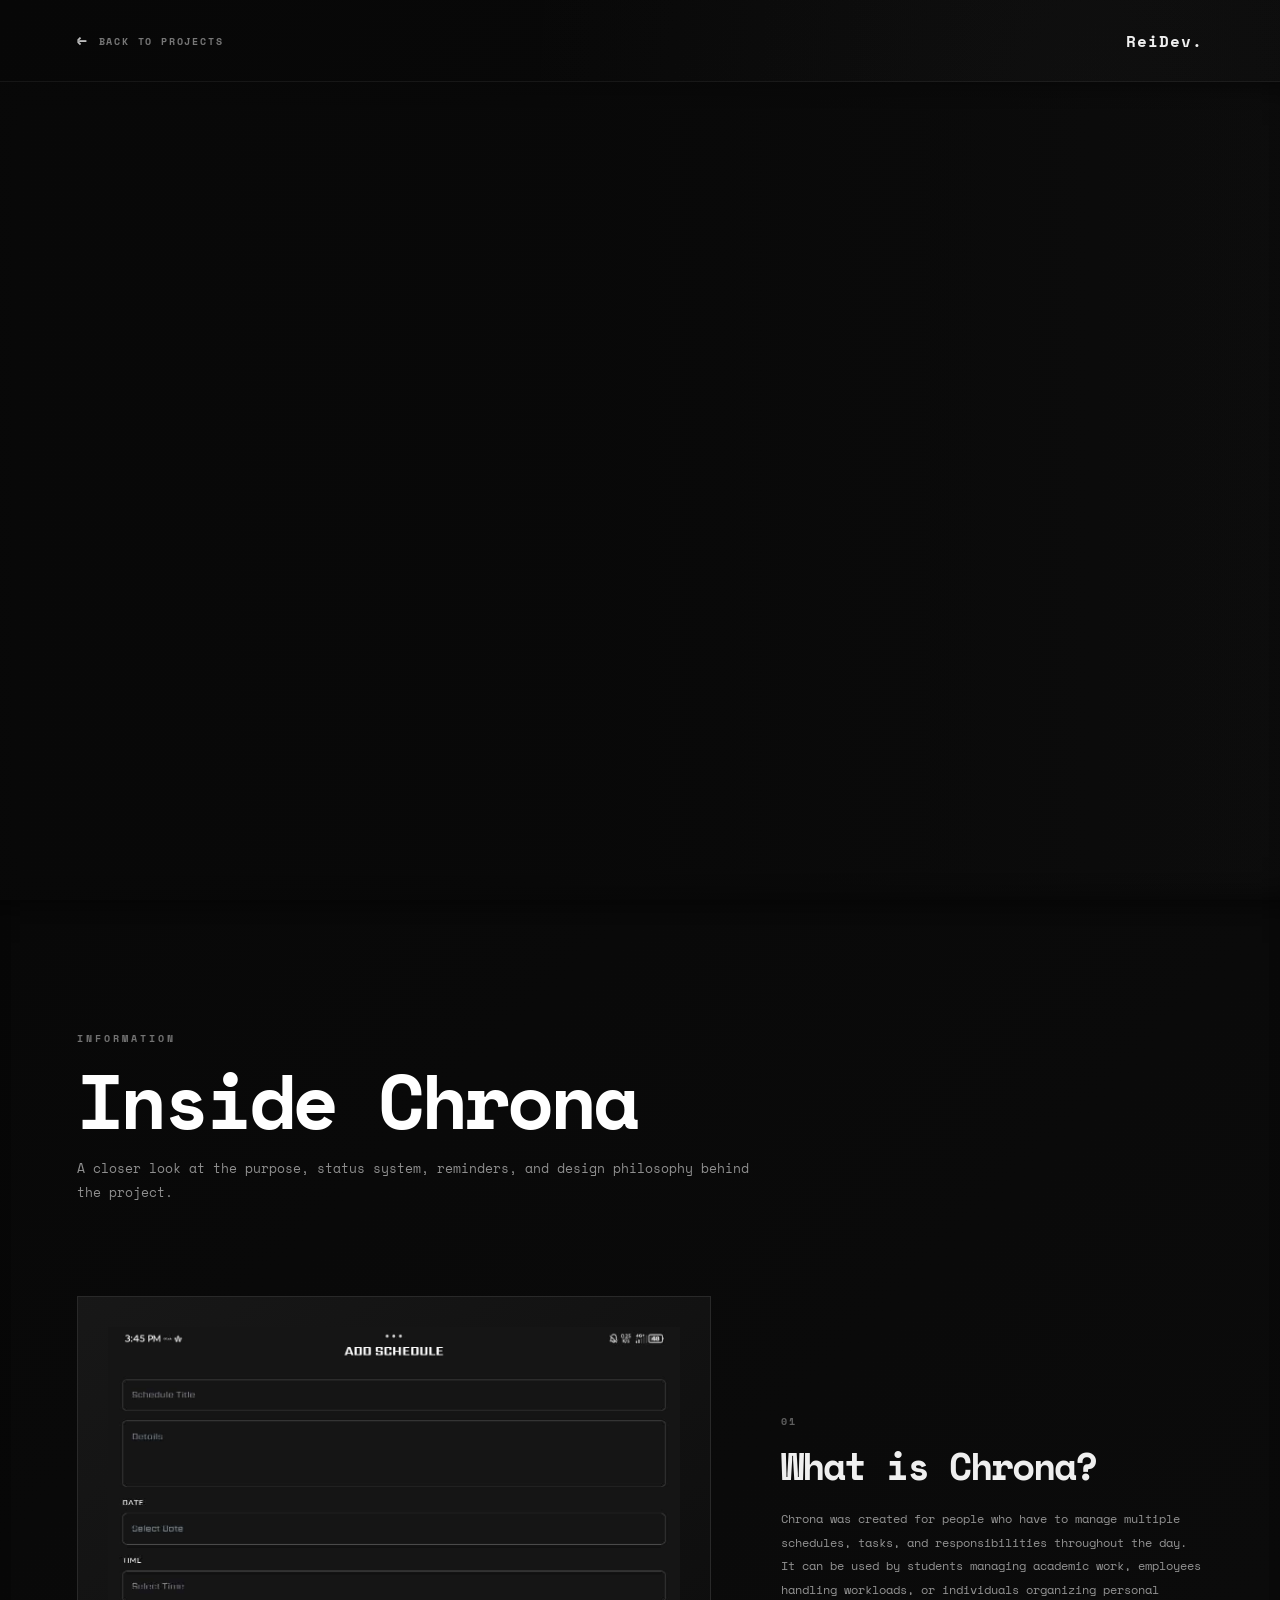
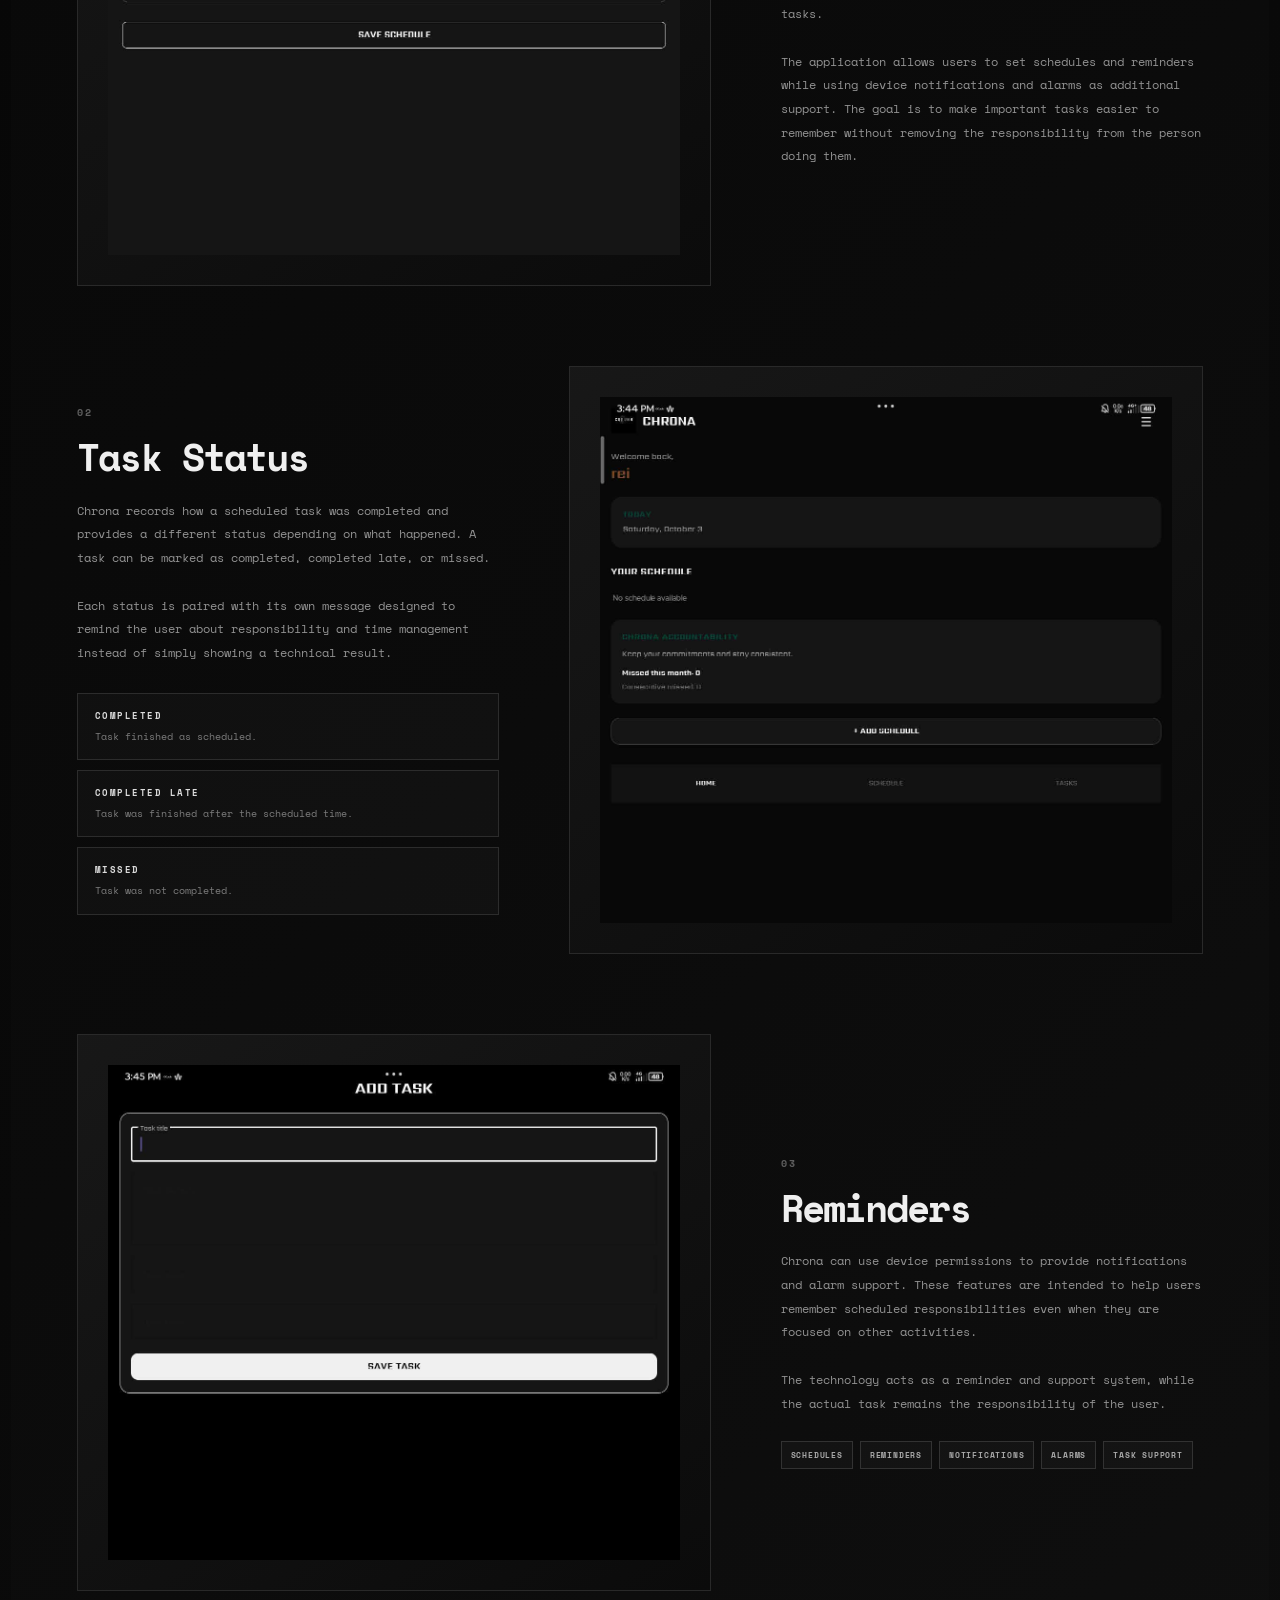
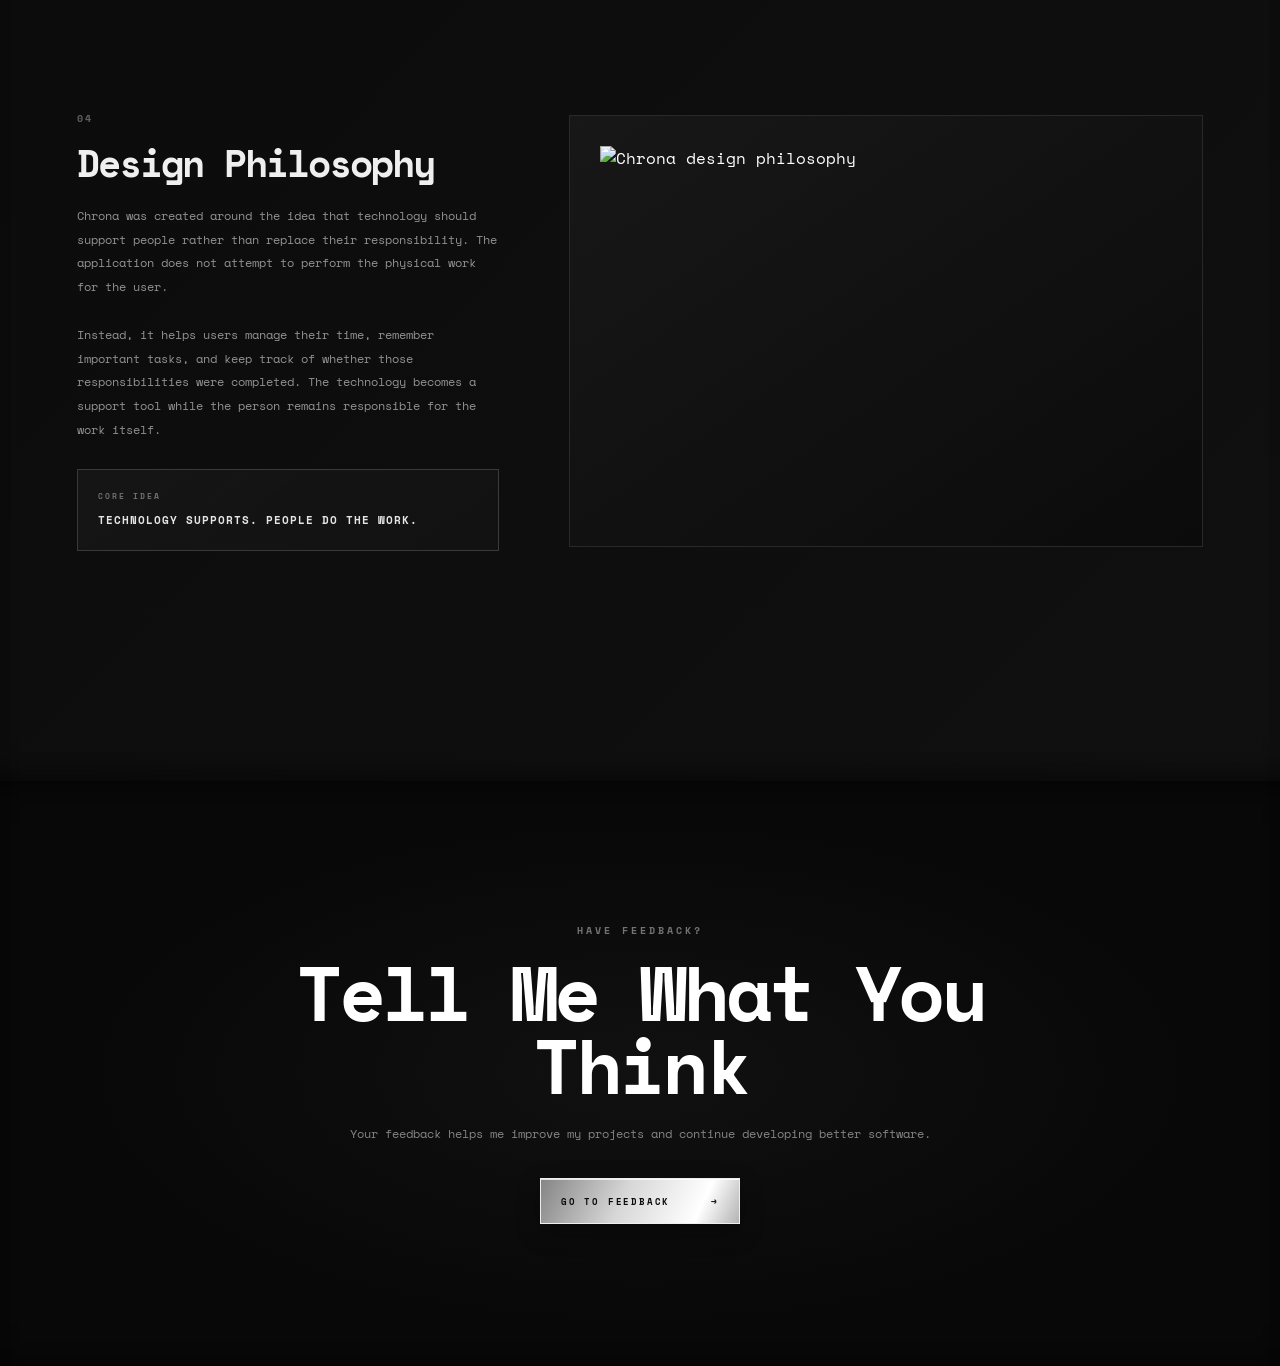
==== Chrona.html @ 116a0451 "Add files via upload" ====
<!DOCTYPE html>
<html lang="en">

<head>
    <meta charset="UTF-8">
    <meta name="viewport" content="width=device-width, initial-scale=1.0">

    <link rel="preconnect" href="https://fonts.googleapis.com">
    <link rel="preconnect" href="https://fonts.gstatic.com" crossorigin>

    <link href="https://fonts.googleapis.com/css2?family=Space+Mono:wght@400;700&display=swap" rel="stylesheet">

    <link rel="stylesheet" href="Chrona_style.css">

    <title>Chrona | ReiDev</title>
</head>

<body>

    <div class="chrona_page">

        <header class="chrona_header">

            <a href="projects.html" class="back_projects">
                <span class="back_arrow">←</span>
                <span>BACK TO PROJECTS</span>
            </a>

            <div class="chrona_brand">
                ReiDev.
            </div>

        </header>

        <main>

            <section class="chrona_hero">

                <div class="chrona_hero_content">

                    <p class="chrona_label">
                        MOBILE SOFTWARE PROJECT
                    </p>

                    <h1 class="chrona_title">
                        Chrona
                    </h1>

                    <p class="chrona_summary_label">
                        SUMMARY
                    </p>

                    <p class="chrona_summary">
                        Chrona is a productivity and scheduling tool created
                        for students, personal users, and employees who manage
                        heavy workloads and many schedules. It allows users
                        to set tasks, create reminders, and use device
                        notifications and alarms as additional support for
                        keeping track of responsibilities.
                    </p>

                    <a href="#information" class="see_more_button">
                        <span>SEE MORE</span>
                        <span class="see_more_arrow">↓</span>
                    </a>

                </div>

                <div class="chrona_hero_visual">

                    <img src="img_projects/chrona.png" alt="Chrona mobile application">

                </div>

            </section>

            <section class="chrona_information" id="information">

                <div class="information_heading">

                    <p class="chrona_label">
                        INFORMATION
                    </p>

                    <h2>
                        Inside Chrona
                    </h2>

                    <p>
                        A closer look at the purpose, status system,
                        reminders, and design philosophy behind the project.
                    </p>

                </div>

                <article class="info_block">

                    <div class="info_visual">

                        <img src="img_Chrona/Chrona (3).jpg" alt="Chrona scheduling interface">

                    </div>

                    <div class="info_content">

                        <span class="info_number">
                            01
                        </span>

                        <h3>
                            What is Chrona?
                        </h3>

                        <p>
                            Chrona was created for people who have to manage
                            multiple schedules, tasks, and responsibilities
                            throughout the day. It can be used by students
                            managing academic work, employees handling
                            workloads, or individuals organizing personal tasks.
                        </p>

                        <p>
                            The application allows users to set schedules and
                            reminders while using device notifications and
                            alarms as additional support. The goal is to make
                            important tasks easier to remember without removing
                            the responsibility from the person doing them.
                        </p>

                    </div>

                </article>

                <article class="info_block info_block_reverse">

                    <div class="info_visual">

                        <img src="img_Chrona/Chrona (2).jpg" alt="Chrona task status system">

                    </div>

                    <div class="info_content">

                        <span class="info_number">
                            02
                        </span>

                        <h3>
                            Task Status
                        </h3>

                        <p>
                            Chrona records how a scheduled task was completed
                            and provides a different status depending on what
                            happened. A task can be marked as completed,
                            completed late, or missed.
                        </p>

                        <p>
                            Each status is paired with its own message designed
                            to remind the user about responsibility and time
                            management instead of simply showing a technical
                            result.
                        </p>

                        <div class="status_grid">

                            <div class="status_item">
                                <span class="status_title">
                                    COMPLETED
                                </span>

                                <span class="status_description">
                                    Task finished as scheduled.
                                </span>
                            </div>

                            <div class="status_item">
                                <span class="status_title">
                                    COMPLETED LATE
                                </span>

                                <span class="status_description">
                                    Task was finished after the scheduled time.
                                </span>
                            </div>

                            <div class="status_item">
                                <span class="status_title">
                                    MISSED
                                </span>

                                <span class="status_description">
                                    Task was not completed.
                                </span>
                            </div>

                        </div>

                    </div>

                </article>

                <article class="info_block">

                    <div class="info_visual">

                        <img src="img_Chrona/Chrona (4).jpg" alt="Chrona reminders and notifications">

                    </div>

                    <div class="info_content">

                        <span class="info_number">
                            03
                        </span>

                        <h3>
                            Reminders
                        </h3>

                        <p>
                            Chrona can use device permissions to provide
                            notifications and alarm support. These features
                            are intended to help users remember scheduled
                            responsibilities even when they are focused on
                            other activities.
                        </p>

                        <p>
                            The technology acts as a reminder and support
                            system, while the actual task remains the
                            responsibility of the user.
                        </p>

                        <div class="info_tags">

                            <span>SCHEDULES</span>
                            <span>REMINDERS</span>
                            <span>NOTIFICATIONS</span>
                            <span>ALARMS</span>
                            <span>TASK SUPPORT</span>

                        </div>

                    </div>

                </article>

                <article class="info_block info_block_reverse">

                    <div class="info_visual">

                        <img src="img_projects/chrona.png" alt="Chrona design philosophy">

                    </div>

                    <div class="info_content">

                        <span class="info_number">
                            04
                        </span>

                        <h3>
                            Design Philosophy
                        </h3>

                        <p>
                            Chrona was created around the idea that technology
                            should support people rather than replace their
                            responsibility. The application does not attempt
                            to perform the physical work for the user.
                        </p>

                        <p>
                            Instead, it helps users manage their time,
                            remember important tasks, and keep track of
                            whether those responsibilities were completed.
                            The technology becomes a support tool while the
                            person remains responsible for the work itself.
                        </p>

                        <div class="philosophy_box">

                            <span class="philosophy_label">
                                CORE IDEA
                            </span>

                            <strong>
                                TECHNOLOGY SUPPORTS.
                                PEOPLE DO THE WORK.
                            </strong>

                        </div>

                    </div>

                </article>

            </section>

            <section class="chrona_footer">

                <div class="chrona_footer_content">

                    <p class="chrona_label">
                        HAVE FEEDBACK?
                    </p>

                    <h2>
                        Tell Me What You Think
                    </h2>

                    <p>
                        Your feedback helps me improve my projects
                        and continue developing better software.
                    </p>

                    <a href="index.html#feedback" class="feedback_button">
                        <span>GO TO FEEDBACK</span>
                        <span>→</span>
                    </a>

                </div>

            </section>

        </main>

    </div>

    <script src="Chrona.js"></script>

</body>

</html>
---- Chrona_style.css ----
* {
    margin: 0;
    padding: 0;
    box-sizing: border-box;
}

:root {
    --bg-main: #080808;
    --bg-soft: #0c0c0c;
    --bg-card: #111111;
    --border: #292929;
    --text-main: #ffffff;
    --text-light: #c7c7c7;
    --text-muted: #737373;
}

html {
    scroll-behavior: smooth;
}

body {
    min-height: 100vh;
    background: var(--bg-main);
    color: var(--text-main);
    font-family: "Space Mono", monospace;
    overflow-x: hidden;
}

a {
    color: inherit;
    text-decoration: none;
}

.chrona_page {
    min-height: 100vh;
    background:
        radial-gradient(ellipse 70% 80% at 85% 10%,
            rgba(180, 180, 180, 0.045),
            transparent 65%),
        linear-gradient(135deg,
            #070707 0%,
            #0b0b0b 50%,
            #080808 100%);
}

.chrona_header {
    width: 100%;
    height: 82px;
    padding: 0 6%;
    display: flex;
    align-items: center;
    justify-content: space-between;
    border-bottom: 1px solid rgba(255, 255, 255, 0.06);
}

.back_projects {
    display: inline-flex;
    align-items: center;
    gap: 10px;
    color: #777777;
    font-size: 0.65rem;
    font-weight: 700;
    letter-spacing: 1.8px;
    transition:
        color 0.25s ease,
        transform 0.25s ease;
}

.back_projects:hover {
    color: #eeeeee;
    transform: translateX(-4px);
}

.back_arrow {
    color: #bdbdbd;
    font-size: 1rem;
}

.chrona_brand {
    color: #eeeeee;
    font-size: 1rem;
    font-weight: 700;
    letter-spacing: 1px;
}

.chrona_hero,
.chrona_information,
.chrona_footer {
    position: relative;
    box-shadow:
        inset 0 32px 40px -38px rgba(0, 0, 0, 0.95),
        inset 0 -32px 40px -38px rgba(0, 0, 0, 0.95);
}

.chrona_hero {
    min-height: calc(100vh - 82px);
    padding: 90px 8%;
    display: grid;
    grid-template-columns: 1fr 1fr;
    align-items: center;
    gap: 50px;
    overflow: hidden;
    background:
        linear-gradient(90deg,
            #080808 0%,
            #090909 42%,
            #0d0d0d 100%);
}

.chrona_hero::before {
    content: "";
    position: absolute;
    inset: 0;
    background:
        linear-gradient(90deg,
            rgba(8, 8, 8, 0.95) 0%,
            rgba(8, 8, 8, 0.7) 42%,
            rgba(8, 8, 8, 0.1) 100%);
    pointer-events: none;
}

.chrona_hero_content {
    position: relative;
    z-index: 3;
    max-width: 650px;
}

.chrona_label {
    margin-bottom: 18px;
    color: #737373;
    font-size: 0.65rem;
    font-weight: 700;
    letter-spacing: 3px;
}

.chrona_title {
    margin-bottom: 38px;
    color: #ffffff;
    font-size: clamp(4rem, 10vw, 8.5rem);
    line-height: 0.85;
    letter-spacing: -6px;
}

.chrona_summary_label {
    margin-bottom: 10px;
    color: #8b8b8b;
    font-size: 0.58rem;
    font-weight: 700;
    letter-spacing: 2px;
}

.chrona_summary {
    max-width: 600px;
    color: #a0a0a0;
    font-size: 0.78rem;
    line-height: 1.95;
}

.see_more_button {
    width: fit-content;
    min-width: 165px;
    height: 46px;
    margin-top: 34px;
    padding: 0 19px;
    display: inline-flex;
    align-items: center;
    justify-content: space-between;
    gap: 30px;
    color: #0a0a0a;
    background:
        linear-gradient(115deg,
            #858585 0%,
            #d7d7d7 20%,
            #ffffff 38%,
            #a4a4a4 50%,
            #f5f5f5 65%,
            #858585 82%,
            #dddddd 100%);
    background-size: 220% 100%;
    background-position: 0% 50%;
    border: 1px solid #eeeeee;
    box-shadow:
        0 8px 24px rgba(0, 0, 0, 0.28),
        inset 0 1px 0 rgba(255, 255, 255, 0.8);
    font-size: 0.57rem;
    font-weight: 700;
    letter-spacing: 1.8px;
    transition:
        transform 0.3s ease,
        box-shadow 0.3s ease,
        background-position 0.5s ease;
}

.see_more_button:hover {
    transform: translateY(-3px);
    background-position: 100% 50%;
    box-shadow:
        0 12px 30px rgba(0, 0, 0, 0.38),
        inset 0 1px 0 rgba(255, 255, 255, 0.95);
}

.see_more_arrow {
    font-size: 1rem;
}

.chrona_hero_visual {
    position: relative;
    z-index: 2;
    min-height: 480px;
    display: flex;
    align-items: center;
    justify-content: center;
}

.chrona_hero_visual::before {
    content: "";
    position: absolute;
    width: 80%;
    height: 80%;
    background:
        radial-gradient(circle,
            rgba(180, 180, 180, 0.08),
            transparent 68%);
    filter: blur(20px);
}

.chrona_hero_visual img {
    position: relative;
    width: min(100%, 560px);
    max-height: 520px;
    object-fit: contain;
    opacity: 0.82;
    transform: scale(1.02);
    transition:
        transform 0.8s cubic-bezier(0.22, 1, 0.36, 1),
        opacity 0.4s ease;
}

.chrona_hero_visual:hover img {
    transform: scale(1.06);
    opacity: 0.96;
}

.chrona_information {
    width: 100%;
    margin: 0;
    padding: 130px max(6%, calc((100vw - 1180px) / 2)) 110px;
    background:
        linear-gradient(135deg,
            #080808 0%,
            #0b0b0b 45%,
            #101010 100%);
}

.information_heading {
    max-width: 800px;
    margin-bottom: 90px;
}

.information_heading h2 {
    margin-bottom: 20px;
    color: #ffffff;
    font-size: clamp(2.8rem, 6vw, 5.5rem);
    line-height: 0.95;
    letter-spacing: -4px;
}

.information_heading>p:last-child {
    max-width: 680px;
    color: #8f8f8f;
    font-size: 0.8rem;
    line-height: 1.9;
}

.info_block {
    min-height: 520px;
    margin-bottom: 80px;
    display: grid;
    grid-template-columns: 1.2fr 0.8fr;
    align-items: center;
    gap: 70px;
}

.info_block_reverse {
    grid-template-columns: 0.8fr 1.2fr;
}

.info_block_reverse .info_visual {
    order: 2;
}

.info_block_reverse .info_content {
    order: 1;
}

.info_visual {
    position: relative;
    min-height: 430px;
    display: flex;
    align-items: center;
    justify-content: center;
    overflow: hidden;
    background:
        linear-gradient(145deg,
            rgba(24, 24, 24, 0.96),
            rgba(11, 11, 11, 0.98));
    border: 1px solid #292929;
}

.info_visual img {
    width: 100%;
    height: 100%;
    min-height: 430px;
    object-fit: contain;
    padding: 30px;
    opacity: 1;
    transition:
        transform 0.7s cubic-bezier(0.22, 1, 0.36, 1);
}

.info_visual:hover img {
    transform: scale(1.04);
}

.info_content {
    max-width: 560px;
}

.info_number {
    display: block;
    margin-bottom: 18px;
    color: #5f5f5f;
    font-size: 0.62rem;
    font-weight: 700;
    letter-spacing: 2px;
}

.info_content h3 {
    margin-bottom: 22px;
    color: #efefef;
    font-size: clamp(1.8rem, 3vw, 3rem);
    line-height: 1;
    letter-spacing: -2px;
}

.info_content p {
    color: #929292;
    font-size: 0.76rem;
    line-height: 1.95;
}

.info_content p+p {
    margin-top: 24px;
}

.info_tags {
    margin-top: 25px;
    display: flex;
    flex-wrap: wrap;
    gap: 7px;
}

.info_tags span {
    padding: 7px 9px;
    color: #a9a9a9;
    background: rgba(255, 255, 255, 0.025);
    border: 1px solid rgba(255, 255, 255, 0.13);
    font-size: 0.52rem;
    font-weight: 700;
    letter-spacing: 0.8px;
}

.status_grid {
    margin-top: 28px;
    display: grid;
    gap: 10px;
}

.status_item {
    padding: 15px 17px;
    background: rgba(255, 255, 255, 0.025);
    border: 1px solid #2c2c2c;
}

.status_title {
    display: block;
    margin-bottom: 6px;
    color: #dcdcdc;
    font-size: 0.56rem;
    font-weight: 700;
    letter-spacing: 1.5px;
}

.status_description {
    display: block;
    color: #7d7d7d;
    font-size: 0.6rem;
    line-height: 1.7;
}

.philosophy_box {
    margin-top: 28px;
    padding: 20px;
    border: 1px solid #3a3a3a;
    background:
        linear-gradient(145deg,
            rgba(255, 255, 255, 0.035),
            rgba(255, 255, 255, 0.015));
}

.philosophy_label {
    display: block;
    margin-bottom: 9px;
    color: #707070;
    font-size: 0.5rem;
    font-weight: 700;
    letter-spacing: 2px;
}

.philosophy_box strong {
    display: block;
    color: #e5e5e5;
    font-size: 0.68rem;
    line-height: 1.7;
    letter-spacing: 1px;
}

.chrona_footer {
    min-height: 65vh;
    padding: 110px 8%;
    display: flex;
    align-items: center;
    justify-content: center;
    text-align: center;
    background:
        radial-gradient(ellipse at center,
            rgba(180, 180, 180, 0.05),
            transparent 62%),
        #080808;
}

.chrona_footer_content {
    max-width: 700px;
}

.chrona_footer_content h2 {
    margin-bottom: 20px;
    color: #ffffff;
    font-size: clamp(2.5rem, 6vw, 5rem);
    line-height: 0.95;
    letter-spacing: -4px;
}

.chrona_footer_content>p:not(.chrona_label) {
    color: #858585;
    font-size: 0.78rem;
    line-height: 1.9;
}

.feedback_button {
    min-width: 200px;
    height: 46px;
    margin-top: 32px;
    padding: 0 20px;
    display: inline-flex;
    align-items: center;
    justify-content: space-between;
    gap: 35px;
    color: #0a0a0a;
    background:
        linear-gradient(115deg,
            #858585 0%,
            #d7d7d7 20%,
            #ffffff 38%,
            #a4a4a4 50%,
            #f5f5f5 65%,
            #858585 82%,
            #dddddd 100%);
    background-size: 220% 100%;
    background-position: 0% 50%;
    border: 1px solid #eeeeee;
    box-shadow:
        0 8px 24px rgba(0, 0, 0, 0.3),
        inset 0 1px 0 rgba(255, 255, 255, 0.75);
    font-size: 0.57rem;
    font-weight: 700;
    letter-spacing: 1.8px;
    transition:
        transform 0.3s ease,
        box-shadow 0.3s ease,
        background-position 0.5s ease;
}

.feedback_button:hover {
    transform: translateY(-3px);
    background-position: 100% 50%;
    box-shadow:
        0 12px 28px rgba(0, 0, 0, 0.38),
        inset 0 1px 0 rgba(255, 255, 255, 0.9);
}

body.chrona_animate_ready .chrona_hero_content,
body.chrona_animate_ready .chrona_hero_visual,
body.chrona_animate_ready .information_heading,
body.chrona_animate_ready .info_content,
body.chrona_animate_ready .info_visual,
body.chrona_animate_ready .chrona_footer_content {
    opacity: 0;
}

body.chrona_animate_ready .chrona_hero_content {
    transform: translateX(-55px);
    transition:
        opacity 0.85s ease,
        transform 0.95s cubic-bezier(0.22, 1, 0.36, 1);
}

body.chrona_animate_ready .chrona_hero_visual {
    transform: translateX(55px);
    transition:
        opacity 0.95s ease,
        transform 1s cubic-bezier(0.22, 1, 0.36, 1);
}

body.chrona_animate_ready .information_heading {
    transform: translateY(45px);
    transition:
        opacity 0.85s ease,
        transform 0.95s cubic-bezier(0.22, 1, 0.36, 1);
}

body.chrona_animate_ready .info_visual {
    transform: translateX(-45px);
    transition:
        opacity 0.85s ease,
        transform 0.95s cubic-bezier(0.22, 1, 0.36, 1);
}

body.chrona_animate_ready .info_content {
    transform: translateX(45px);
    transition:
        opacity 0.85s ease 0.1s,
        transform 0.95s cubic-bezier(0.22, 1, 0.36, 1) 0.1s;
}

body.chrona_animate_ready .info_block_reverse .info_visual {
    transform: translateX(45px);
}

body.chrona_animate_ready .info_block_reverse .info_content {
    transform: translateX(-45px);
}

body.chrona_animate_ready .chrona_footer_content {
    transform: translateY(45px);
    transition:
        opacity 0.9s ease,
        transform 1s cubic-bezier(0.22, 1, 0.36, 1);
}

body.chrona_animate_ready .chrona_hero_content.is-visible,
body.chrona_animate_ready .chrona_hero_visual.is-visible,
body.chrona_animate_ready .information_heading.is-visible,
body.chrona_animate_ready .chrona_footer_content.is-visible {
    opacity: 1;
}

body.chrona_animate_ready .chrona_hero_content.is-visible,
body.chrona_animate_ready .chrona_hero_visual.is-visible {
    transform: translateX(0);
}

body.chrona_animate_ready .information_heading.is-visible {
    transform: translateY(0);
}

body.chrona_animate_ready .info_block.is-visible .info_content,
body.chrona_animate_ready .info_block.is-visible .info_visual {
    opacity: 1;
    transform: translateX(0);
}

body.chrona_animate_ready .chrona_footer_content.is-visible {
    transform: translateY(0);
}

@media screen and (max-width: 900px) {

    .chrona_hero {
        grid-template-columns: 1fr;
        gap: 20px;
        padding-top: 80px;
    }

    .chrona_hero_content {
        max-width: 760px;
    }

    .chrona_hero_visual {
        min-height: 360px;
        order: -1;
    }

    .chrona_hero_visual img {
        width: min(90%, 500px);
    }

    .chrona_information {
        padding-left: 8%;
        padding-right: 8%;
    }

    .info_block,
    .info_block_reverse {
        grid-template-columns: 1fr;
        gap: 40px;
    }

    .info_block_reverse .info_visual,
    .info_block_reverse .info_content {
        order: initial;
    }

    .info_visual {
        min-height: 360px;
    }

    .info_visual img {
        min-height: 360px;
    }

    .info_content {
        max-width: 700px;
    }

    body.chrona_animate_ready .info_visual,
    body.chrona_animate_ready .info_block_reverse .info_visual,
    body.chrona_animate_ready .info_content,
    body.chrona_animate_ready .info_block_reverse .info_content {
        transform: translateY(35px);
    }

    body.chrona_animate_ready .info_block.is-visible .info_visual,
    body.chrona_animate_ready .info_block.is-visible .info_content {
        transform: translateY(0);
    }
}

@media screen and (max-width: 600px) {

    .chrona_header {
        height: 70px;
        padding: 0 5%;
    }

    .back_projects {
        font-size: 0.56rem;
        letter-spacing: 1.3px;
    }

    .chrona_brand {
        font-size: 0.9rem;
    }

    .chrona_hero {
        min-height: auto;
        padding: 65px 7% 80px;
        gap: 35px;
    }

    .chrona_title {
        margin-bottom: 28px;
        font-size: clamp(4rem, 18vw, 6rem);
        letter-spacing: -4px;
    }

    .chrona_summary {
        font-size: 0.68rem;
        line-height: 1.9;
    }

    .chrona_hero_visual {
        min-height: 260px;
    }

    .chrona_hero_visual img {
        width: 95%;
    }

    .see_more_button {
        min-width: 150px;
        height: 44px;
        margin-top: 28px;
        font-size: 0.54rem;
    }

    .chrona_information {
        padding: 90px 7% 70px;
    }

    .information_heading {
        margin-bottom: 60px;
    }

    .information_heading h2 {
        font-size: clamp(2.6rem, 13vw, 4rem);
        letter-spacing: -2.5px;
    }

    .information_heading>p:last-child {
        font-size: 0.68rem;
        line-height: 1.9;
    }

    .info_block,
    .info_block_reverse {
        margin-bottom: 65px;
        gap: 28px;
    }

    .info_visual,
    .info_visual img {
        min-height: 260px;
    }

    .info_visual img {
        padding: 20px;
    }

    .info_content h3 {
        font-size: 1.8rem;
        letter-spacing: -1.5px;
    }

    .info_content p {
        font-size: 0.67rem;
        line-height: 1.9;
    }

    .info_content p+p {
        margin-top: 20px;
    }

    .info_tags span {
        font-size: 0.49rem;
    }

    .status_item {
        padding: 14px 15px;
    }

    .status_title {
        font-size: 0.53rem;
    }

    .status_description {
        font-size: 0.58rem;
    }

    .philosophy_box {
        padding: 17px;
    }

    .philosophy_box strong {
        font-size: 0.62rem;
    }

    .chrona_footer {
        min-height: 55vh;
        padding: 80px 7%;
    }

    .chrona_footer_content h2 {
        font-size: clamp(2.5rem, 13vw, 4rem);
        letter-spacing: -2.5px;
    }

    .chrona_footer_content>p:not(.chrona_label) {
        font-size: 0.68rem;
    }

    .feedback_button {
        min-width: 185px;
        height: 44px;
        font-size: 0.54rem;
    }
}

@media (prefers-reduced-motion: reduce) {

    html {
        scroll-behavior: auto;
    }

    body.chrona_animate_ready .chrona_hero_content,
    body.chrona_animate_ready .chrona_hero_visual,
    body.chrona_animate_ready .information_heading,
    body.chrona_animate_ready .info_content,
    body.chrona_animate_ready .info_visual,
    body.chrona_animate_ready .chrona_footer_content {
        opacity: 1 !important;
        transform: none !important;
        transition: none !important;
    }

    .see_more_button,
    .feedback_button,
    .chrona_hero_visual img,
    .info_visual img {
        transition: none !important;
    }
}
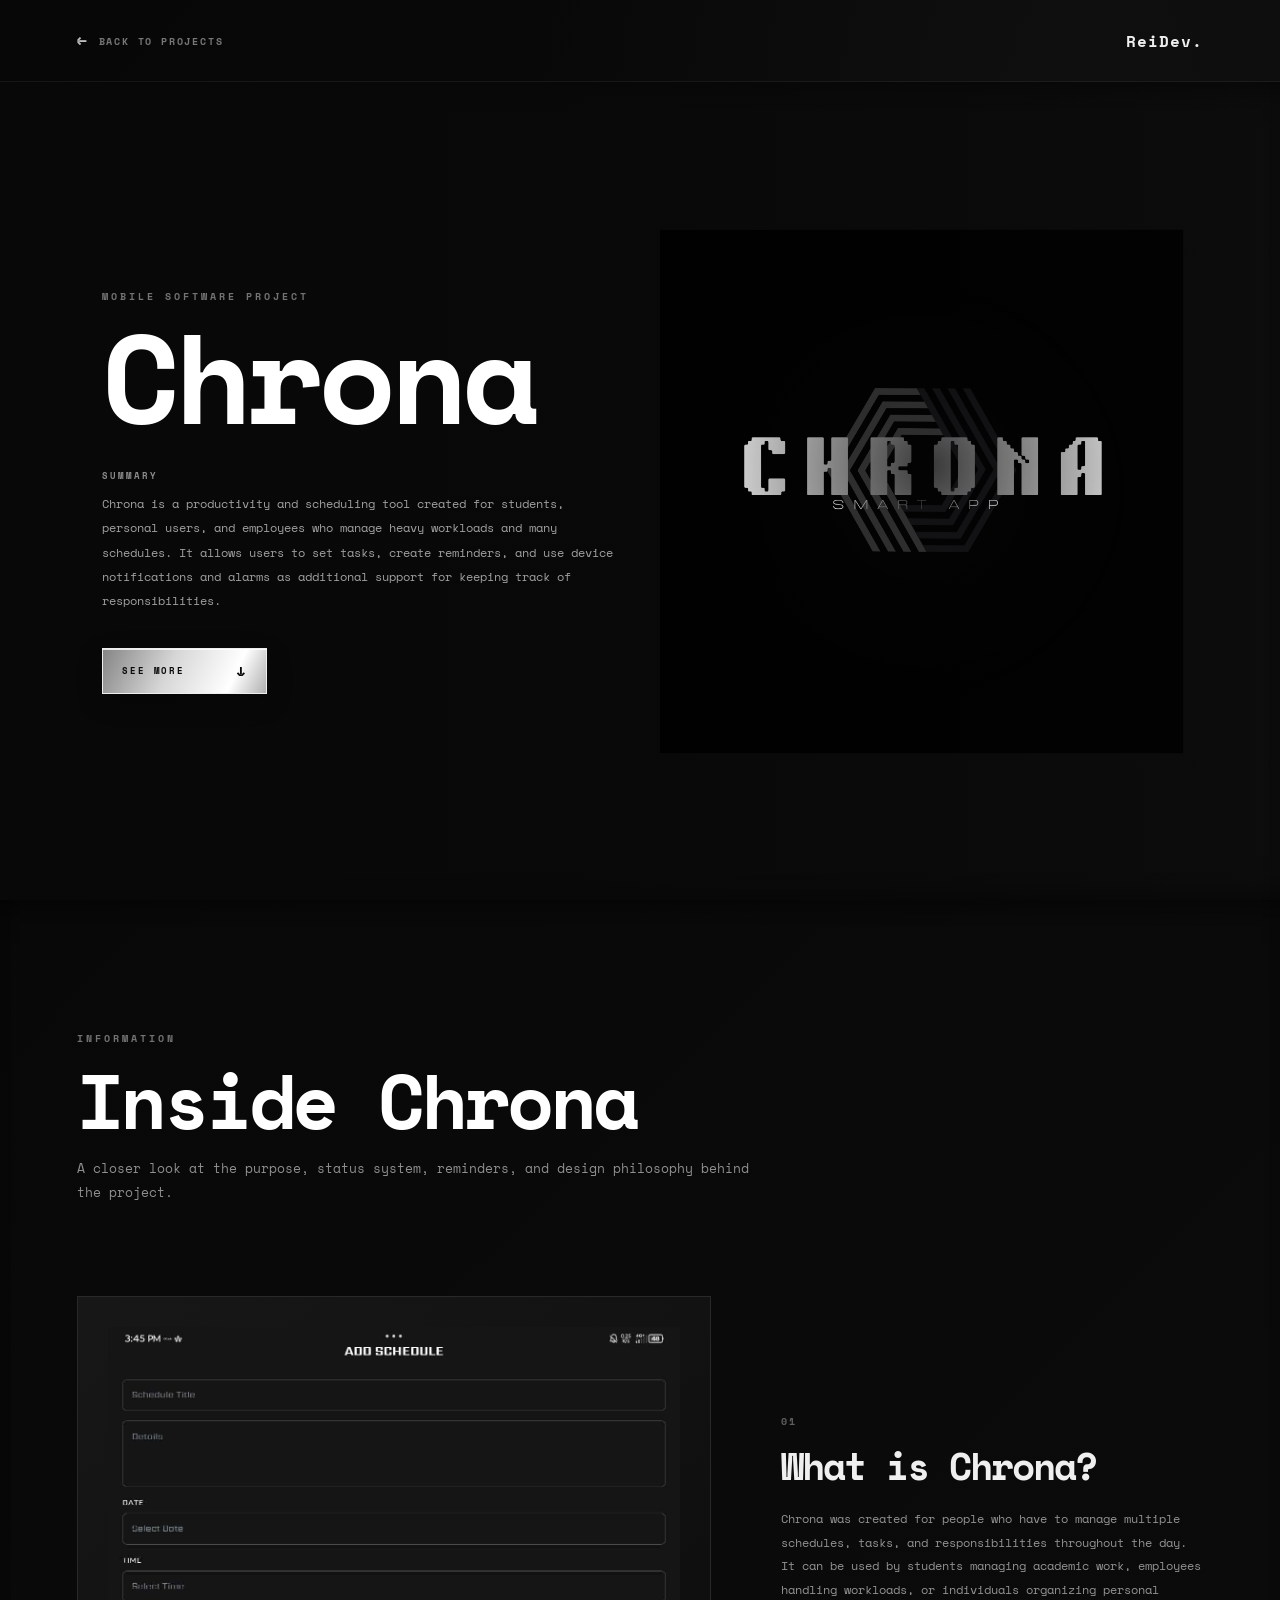
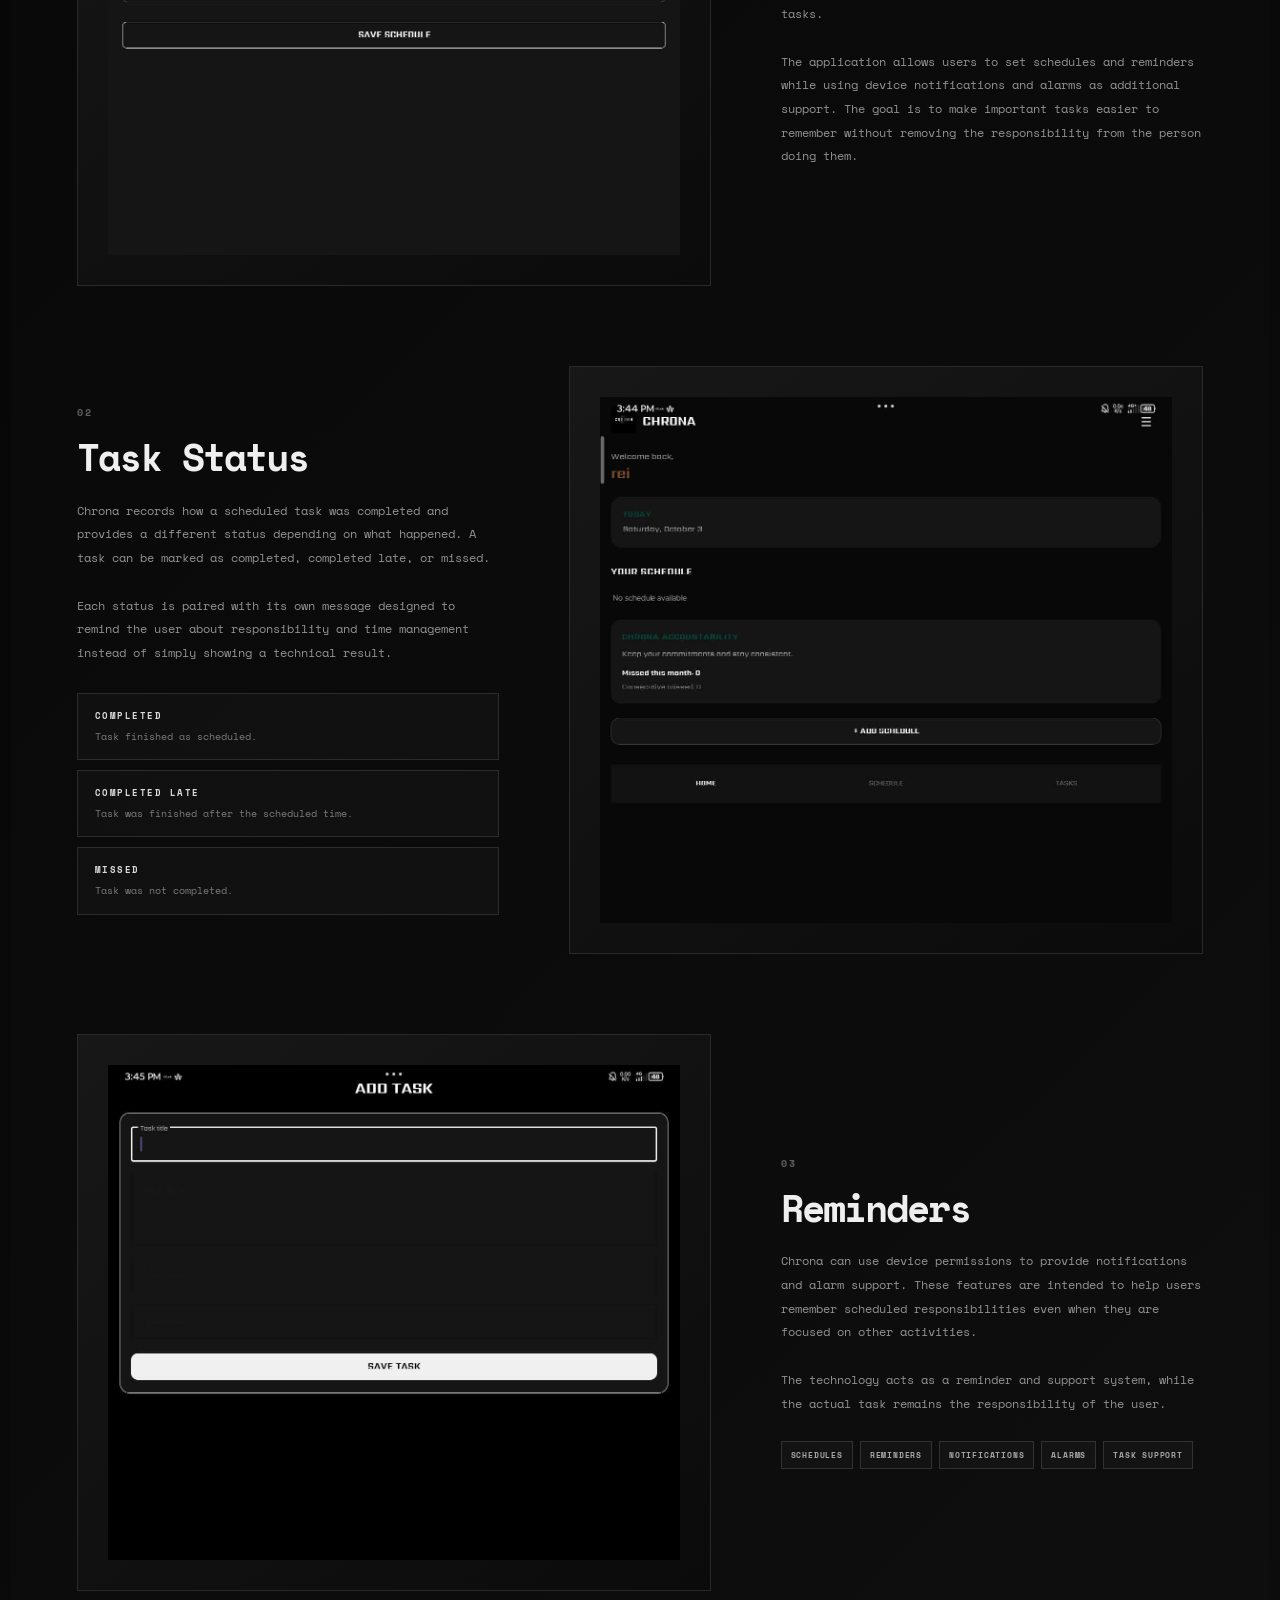
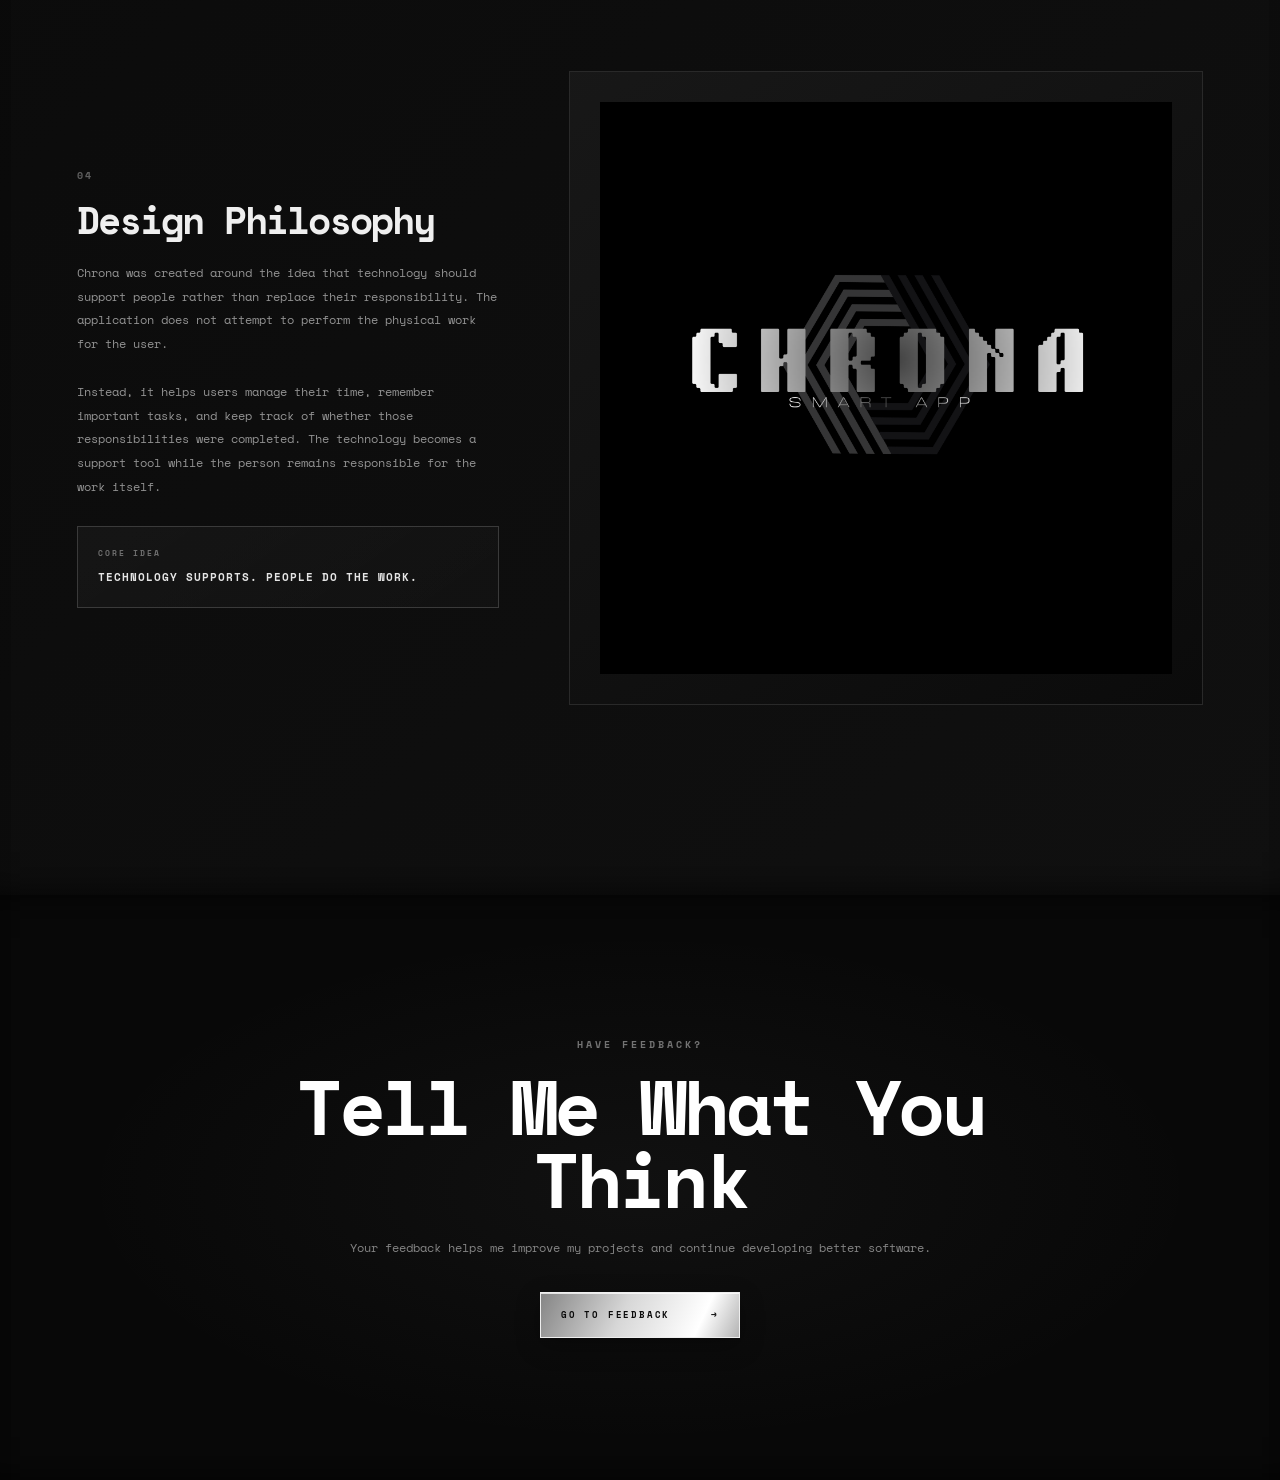
==== commit 63be84dc: "Update Chrona.html" ====
--- a/Chrona.html
+++ b/Chrona.html
@@ -68,7 +68,7 @@
 
                 <div class="chrona_hero_visual">
 
-                    <img src="img_projects/chrona.png" alt="Chrona mobile application">
+                    <img src="img_projects/Chrona.png" alt="Chrona mobile application">
 
                 </div>
 
@@ -251,7 +251,7 @@
 
                     <div class="info_visual">
 
-                        <img src="img_projects/chrona.png" alt="Chrona design philosophy">
+                        <img src="img_projects/Chrona.png" alt="Chrona design philosophy">
 
                     </div>
 
@@ -333,4 +333,4 @@
 
 </body>
 
-</html>+</html>
